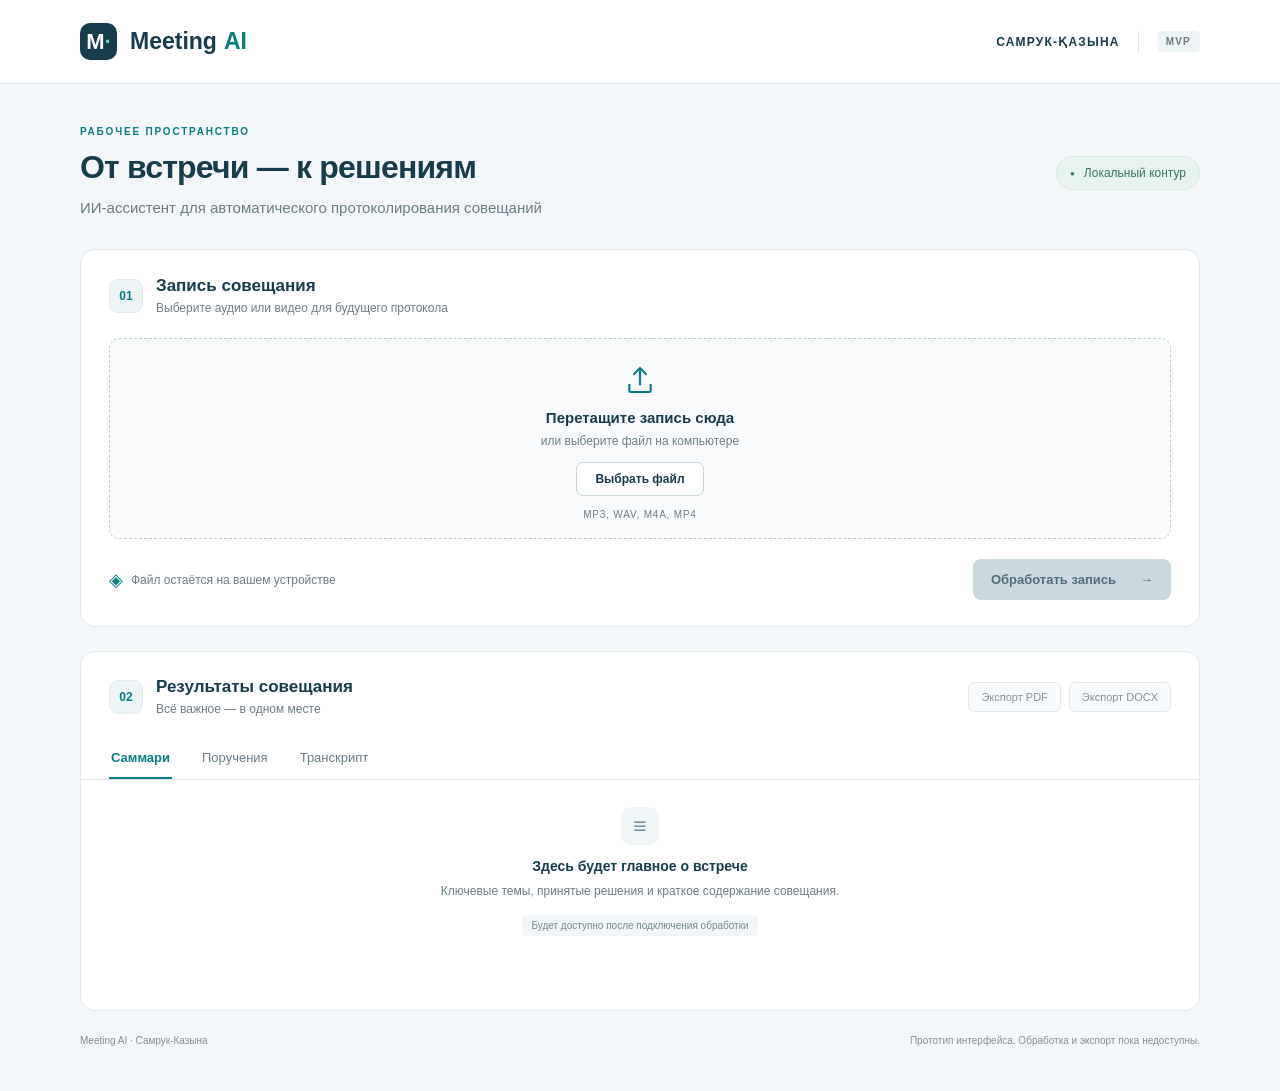
==== templates/index.html @ 8cff0073 "Add Meeting AI web interface" ====
<!DOCTYPE html>
<html lang="ru">
<head>
  <meta charset="UTF-8">
  <meta name="viewport" content="width=device-width, initial-scale=1.0">
  <meta name="color-scheme" content="light">
  <title>Meeting AI — Протоколирование совещаний</title>
  <link rel="stylesheet" href="/static/css/styles.css">
  <script src="/static/js/app.js" defer></script>
</head>
<body>
  <header class="header">
    <a class="brand" href="/" aria-label="Meeting AI — главная"><span class="brand-icon" aria-hidden="true">M<span>·</span></span>Meeting <span class="brand-ai">AI</span></a>
    <div class="organization">САМРУК-ҚАЗЫНА <span class="header-divider"></span><span class="badge">MVP</span></div>
  </header>
  <main>
    <div class="intro">
      <div><p class="eyebrow">РАБОЧЕЕ ПРОСТРАНСТВО</p><h1>От встречи — к решениям</h1><p class="subtitle">ИИ-ассистент для автоматического протоколирования совещаний</p></div>
      <span class="local-badge"><span aria-hidden="true">●</span> Локальный контур</span>
    </div>
    <section class="card upload-card" aria-labelledby="upload-heading">
      <div class="section-title"><span class="step">01</span><div><h2 id="upload-heading">Запись совещания</h2><p>Выберите аудио или видео для будущего протокола</p></div></div>
      <div id="drop-zone" class="drop-zone">
        <svg class="upload-icon" width="32" height="32" viewBox="0 0 24 24" fill="none" stroke="currentColor" stroke-width="1.6" aria-hidden="true"><path d="M12 16V3m-5 5 5-5 5 5M4 15v5a1 1 0 0 0 1 1h14a1 1 0 0 0 1-1v-5"/></svg>
        <h3>Перетащите запись сюда</h3><p>или выберите файл на компьютере</p>
        <label class="file-picker" for="recording">Выбрать файл<input id="recording" type="file" accept=".mp3,.wav,.m4a,.mp4" aria-label="Выбрать запись совещания" aria-describedby="file-formats"></label>
        <p id="file-formats" class="formats">MP3, WAV, M4A, MP4</p>
      </div>
      <div id="selected-file" class="selected-file" hidden><span class="file-symbol" aria-hidden="true">♫</span><div><strong id="file-name"></strong><span id="file-size"></span></div><button id="remove-file" class="text-button" type="button" aria-label="Убрать выбранный файл">Убрать</button></div>
      <p id="file-error" class="error" role="alert" hidden></p>
      <div class="upload-footer"><p class="privacy-note"><span aria-hidden="true">◈</span> Файл остаётся на вашем устройстве</p><button id="process" class="primary-button" type="button" disabled>Обработать запись <span aria-hidden="true">→</span></button></div>
      <p id="processing-status" class="notice" role="status" hidden></p>
    </section>
    <section class="card results-card" aria-labelledby="results-heading">
      <div class="results-header"><div class="section-title"><span class="step">02</span><div><h2 id="results-heading">Результаты совещания</h2><p>Всё важное — в одном месте</p></div></div><div class="export-actions"><button type="button" disabled title="Экспорт PDF появится на следующем этапе">Экспорт PDF</button><button type="button" disabled title="Экспорт DOCX появится на следующем этапе">Экспорт DOCX</button></div></div>
      <div class="tabs" role="tablist" aria-label="Результаты совещания"><button id="tab-summary" role="tab" aria-selected="true" aria-controls="summary" tabindex="0">Саммари</button><button id="tab-tasks" role="tab" aria-selected="false" aria-controls="tasks" tabindex="-1">Поручения</button><button id="tab-transcript" role="tab" aria-selected="false" aria-controls="transcript" tabindex="-1">Транскрипт</button></div>
      <div id="summary" class="panel" role="tabpanel" aria-labelledby="tab-summary" tabindex="0"><div class="empty-state"><span class="empty-icon" aria-hidden="true">≡</span><h3>Здесь будет главное о встрече</h3><p>Ключевые темы, принятые решения и краткое содержание совещания.</p><span class="coming-soon">Будет доступно после подключения обработки</span></div></div>
      <div id="tasks" class="panel" role="tabpanel" aria-labelledby="tab-tasks" tabindex="0" hidden><div class="table-scroll"><table><caption class="sr-only">Поручения по итогам совещания</caption><thead><tr><th scope="col">Ответственный</th><th scope="col">Поручение</th><th scope="col">Срок</th><th scope="col">Статус</th></tr></thead><tbody><tr><td colspan="4" class="table-empty">Поручений пока нет. Здесь появятся задачи по итогам совещания.</td></tr></tbody></table></div></div>
      <div id="transcript" class="panel" role="tabpanel" aria-labelledby="tab-transcript" tabindex="0" hidden><div class="empty-state"><span class="empty-icon" aria-hidden="true">“ ”</span><h3>Текст встречи появится здесь</h3><p>Место для полной расшифровки записи совещания.</p><span class="coming-soon">Распознавание речи пока не подключено</span></div></div>
    </section>
    <footer class="footer"><span>Meeting AI · Самрук-Казына</span><span>Прототип интерфейса. Обработка и экспорт пока недоступны.</span></footer>
  </main>
</body>
</html>
---- static/css/styles.css ----
:root{--navy:#173c4b;--teal:#087d83;--muted:#6b7d87;--border:#e0e8ec;--bg:#f4f7f9}
*{box-sizing:border-box}body{margin:0;background:var(--bg);color:var(--navy);font-family:Segoe UI,Arial,sans-serif;font-size:14px}button,input{font:inherit}button{cursor:pointer}button:disabled{cursor:not-allowed}button:focus-visible,a:focus-visible,[tabindex]:focus-visible,.file-picker:focus-within{outline:3px solid #239da5;outline-offset:4px}[hidden]{display:none!important}
.header{height:84px;padding:0 max(32px,calc((100% - 1120px)/2));display:flex;align-items:center;justify-content:space-between;background:#fff;border-bottom:1px solid var(--border);gap:20px}.brand{display:flex;align-items:center;gap:7px;text-decoration:none;color:var(--navy);font-size:23px;font-weight:700;white-space:nowrap}.brand-icon{background:var(--navy);color:white;width:37px;height:37px;border-radius:10px;display:flex;align-items:center;justify-content:center;font-size:22px;margin-right:6px}.brand-icon span{color:#64d4cc}.brand-ai{color:var(--teal)}.organization{display:flex;align-items:center;gap:18px;font-size:12px;font-weight:600;letter-spacing:1.2px}.header-divider{height:22px;width:1px;background:var(--border)}.badge{background:#eef3f6;color:var(--muted);padding:5px 9px;border-radius:5px;font-size:10px}
main{max-width:1184px;margin:auto;padding:42px 32px 20px}.intro{display:flex;align-items:center;justify-content:space-between;gap:24px;margin-bottom:29px}.eyebrow{font-size:10px;letter-spacing:1.8px;font-weight:700;color:var(--teal);margin:0 0 12px}h1{font-size:32px;letter-spacing:-.8px;margin:0 0 10px;font-weight:650}.subtitle{color:var(--muted);margin:0;font-size:15px;line-height:1.6}.local-badge{display:flex;gap:9px;align-items:center;white-space:nowrap;background:#e7f3ef;border:1px solid #d5eae2;color:#397663;border-radius:20px;font-size:12px;padding:9px 13px}.local-badge span{font-size:8px}.card{border:1px solid var(--border);border-radius:15px;background:#fff;box-shadow:0 3px 12px #183b4b03}.upload-card{padding:26px 28px;margin-bottom:24px}.section-title{display:flex;align-items:center;gap:13px}.step{background:#edf4f5;border:1px solid #e0ebed;width:34px;height:34px;flex-shrink:0;display:grid;place-items:center;border-radius:9px;color:var(--teal);font-size:12px;font-weight:600}h2{font-size:17px;font-weight:650;margin:0 0 5px}.section-title p{margin:0;color:var(--muted);font-size:12px}.drop-zone{margin-top:23px;border:1.5px dashed #bacfd5;border-radius:10px;text-align:center;background:#f9fbfc;padding:25px 18px 18px;transition:background .15s,border-color .15s}.drop-zone.drag-over{background:#e8f5f4;border-color:var(--teal)}.upload-icon{color:var(--teal);margin-bottom:10px}h3{font-weight:600;font-size:15px;margin:0 0 8px}.drop-zone p{font-size:12px;color:var(--muted);margin:0 0 14px}.file-picker{position:relative;display:inline-flex;overflow:hidden;align-items:center;justify-content:center;background:#fff;border:1px solid #c7d8dd;border-radius:7px;padding:9px 18px;font-size:12px;font-weight:600;cursor:pointer}.file-picker input{position:absolute;inset:0;width:100%;height:100%;opacity:0;cursor:pointer}.file-picker:hover{background:#eff7f7}.drop-zone .formats{font-size:10px;letter-spacing:.8px;margin:13px 0 0}.upload-footer{display:flex;align-items:center;justify-content:space-between;gap:18px;margin-top:20px}.privacy-note{font-size:12px;color:var(--muted);margin:0;display:flex;gap:8px;align-items:center}.privacy-note span{color:var(--teal);font-size:18px}.primary-button{border:0;border-radius:8px;background:var(--teal);color:white;padding:13px 18px;font-weight:600;font-size:13px;display:flex;gap:24px;align-items:center}.primary-button:hover:enabled{background:#06666b}.primary-button:disabled{background:#c9d9dd;color:#526e79}.selected-file{margin-top:14px;background:#eef6f6;border:1px solid #d7e8e8;border-radius:8px;padding:13px;display:flex;align-items:center;gap:12px}.selected-file>div{min-width:0;flex:1}.selected-file strong{display:block;overflow-wrap:anywhere;font-size:13px}.selected-file #file-size{display:block;margin-top:4px;font-size:11px;color:var(--muted)}.file-symbol{font-size:22px;color:var(--teal)}.text-button{background:transparent;border:0;color:var(--teal);font-size:12px;padding:8px}.error{color:#a22d36;font-size:13px}.notice{padding:13px 16px;background:#f1f6fa;border-left:3px solid #809eac;line-height:1.6;margin-bottom:0;font-size:13px}
.results-header{padding:25px 28px 22px;display:flex;justify-content:space-between;align-items:center;gap:20px}.export-actions{display:flex;gap:8px}.export-actions button{border:1px solid var(--border);border-radius:6px;padding:8px 12px;background:#f9fafb;color:#82939d;font-size:11px}.tabs{display:flex;gap:28px;padding:0 28px;border-bottom:1px solid var(--border)}.tabs button{border:0;border-bottom:2px solid transparent;background:none;color:var(--muted);padding:12px 2px;font-size:13px}.tabs button[aria-selected=true]{color:var(--teal);font-weight:600;border-bottom-color:var(--teal)}.panel{min-height:230px}.empty-state{text-align:center;padding:27px 20px 30px}.empty-icon{display:grid;place-items:center;margin:0 auto 13px;width:38px;height:38px;border-radius:10px;background:#f0f5f7;color:#78939e;font-size:23px}.empty-state h3{font-size:14px}.empty-state p{font-size:12px;color:var(--muted);line-height:1.6;margin:0 0 15px}.coming-soon{font-size:10px;background:#f3f6f8;color:#738892;border-radius:4px;padding:5px 9px}.table-scroll{overflow-x:auto;padding:20px 28px}table{border-collapse:collapse;width:100%;min-width:530px;text-align:left;font-size:12px}th{background:#f5f8fa;color:var(--muted);font-weight:600;padding:13px 15px}td{padding:14px 15px;border-bottom:1px solid var(--border)}.table-empty{text-align:center;height:123px;color:var(--muted);line-height:1.6}.footer{display:flex;justify-content:space-between;gap:20px;color:#80919a;font-size:10px;line-height:1.6;padding:22px 0}.sr-only{position:absolute;width:1px;height:1px;padding:0;overflow:hidden;clip:rect(0,0,0,0);white-space:nowrap;border:0}
@media(max-width:760px){.header{padding:0 20px;height:70px}.organization{font-size:9px;gap:10px}.organization .header-divider,.organization .badge{display:none}main{padding:28px 18px 16px}.intro{align-items:flex-start;flex-direction:column;gap:15px}h1{font-size:27px}.subtitle{font-size:14px}.upload-card{padding:20px}.results-header{padding:20px;align-items:flex-start;flex-direction:column;gap:16px}.tabs{padding:0 20px}.table-scroll{padding:16px}.footer{flex-direction:column;gap:5px}.upload-footer{align-items:stretch;flex-direction:column}.primary-button{justify-content:center}.privacy-note{font-size:11px}.brand{font-size:20px}}
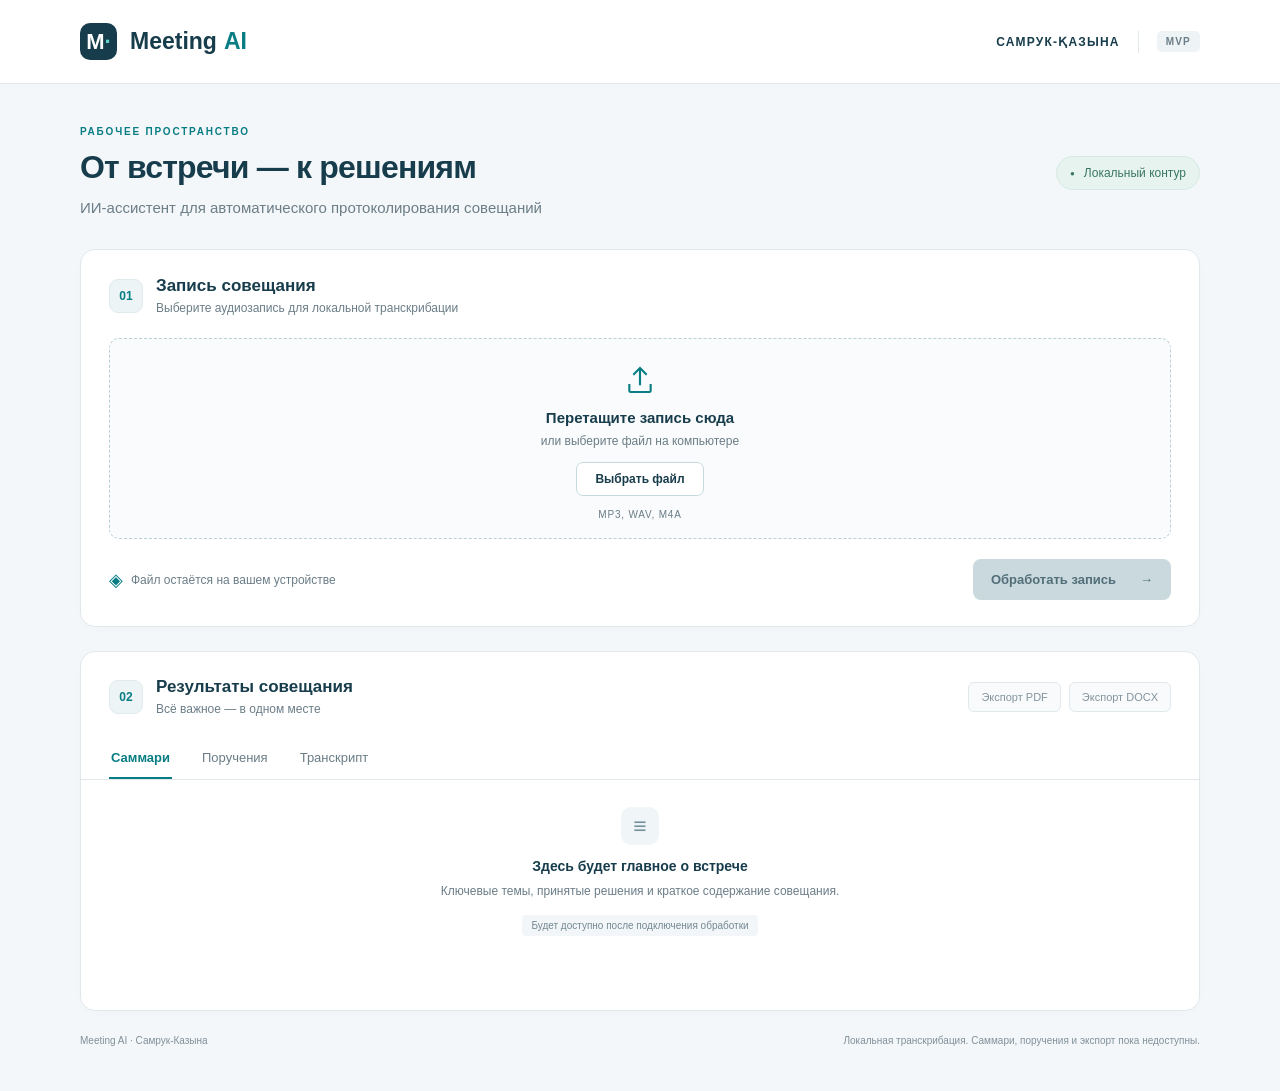
==== commit 8acb1cf5: "Add local audio transcription" ====
--- a/templates/index.html
+++ b/templates/index.html
@@ -19,12 +19,12 @@
       <span class="local-badge"><span aria-hidden="true">●</span> Локальный контур</span>
     </div>
     <section class="card upload-card" aria-labelledby="upload-heading">
-      <div class="section-title"><span class="step">01</span><div><h2 id="upload-heading">Запись совещания</h2><p>Выберите аудио или видео для будущего протокола</p></div></div>
+      <div class="section-title"><span class="step">01</span><div><h2 id="upload-heading">Запись совещания</h2><p>Выберите аудиозапись для локальной транскрибации</p></div></div>
       <div id="drop-zone" class="drop-zone">
         <svg class="upload-icon" width="32" height="32" viewBox="0 0 24 24" fill="none" stroke="currentColor" stroke-width="1.6" aria-hidden="true"><path d="M12 16V3m-5 5 5-5 5 5M4 15v5a1 1 0 0 0 1 1h14a1 1 0 0 0 1-1v-5"/></svg>
         <h3>Перетащите запись сюда</h3><p>или выберите файл на компьютере</p>
-        <label class="file-picker" for="recording">Выбрать файл<input id="recording" type="file" accept=".mp3,.wav,.m4a,.mp4" aria-label="Выбрать запись совещания" aria-describedby="file-formats"></label>
-        <p id="file-formats" class="formats">MP3, WAV, M4A, MP4</p>
+        <label class="file-picker" for="recording">Выбрать файл<input id="recording" type="file" accept=".mp3,.wav,.m4a" aria-label="Выбрать запись совещания" aria-describedby="file-formats"></label>
+        <p id="file-formats" class="formats">MP3, WAV, M4A</p>
       </div>
       <div id="selected-file" class="selected-file" hidden><span class="file-symbol" aria-hidden="true">♫</span><div><strong id="file-name"></strong><span id="file-size"></span></div><button id="remove-file" class="text-button" type="button" aria-label="Убрать выбранный файл">Убрать</button></div>
       <p id="file-error" class="error" role="alert" hidden></p>
@@ -36,9 +36,9 @@
       <div class="tabs" role="tablist" aria-label="Результаты совещания"><button id="tab-summary" role="tab" aria-selected="true" aria-controls="summary" tabindex="0">Саммари</button><button id="tab-tasks" role="tab" aria-selected="false" aria-controls="tasks" tabindex="-1">Поручения</button><button id="tab-transcript" role="tab" aria-selected="false" aria-controls="transcript" tabindex="-1">Транскрипт</button></div>
       <div id="summary" class="panel" role="tabpanel" aria-labelledby="tab-summary" tabindex="0"><div class="empty-state"><span class="empty-icon" aria-hidden="true">≡</span><h3>Здесь будет главное о встрече</h3><p>Ключевые темы, принятые решения и краткое содержание совещания.</p><span class="coming-soon">Будет доступно после подключения обработки</span></div></div>
       <div id="tasks" class="panel" role="tabpanel" aria-labelledby="tab-tasks" tabindex="0" hidden><div class="table-scroll"><table><caption class="sr-only">Поручения по итогам совещания</caption><thead><tr><th scope="col">Ответственный</th><th scope="col">Поручение</th><th scope="col">Срок</th><th scope="col">Статус</th></tr></thead><tbody><tr><td colspan="4" class="table-empty">Поручений пока нет. Здесь появятся задачи по итогам совещания.</td></tr></tbody></table></div></div>
-      <div id="transcript" class="panel" role="tabpanel" aria-labelledby="tab-transcript" tabindex="0" hidden><div class="empty-state"><span class="empty-icon" aria-hidden="true">“ ”</span><h3>Текст встречи появится здесь</h3><p>Место для полной расшифровки записи совещания.</p><span class="coming-soon">Распознавание речи пока не подключено</span></div></div>
+      <div id="transcript" class="panel" role="tabpanel" aria-labelledby="tab-transcript" tabindex="0" hidden><div id="transcript-empty" class="empty-state"><span class="empty-icon" aria-hidden="true">“ ”</span><h3>Текст встречи появится здесь</h3><p>Место для полной расшифровки записи совещания.</p><span class="coming-soon">Загрузите запись и нажмите «Обработать запись»</span></div><div id="transcript-text" class="transcript-text" hidden></div></div>
     </section>
-    <footer class="footer"><span>Meeting AI · Самрук-Казына</span><span>Прототип интерфейса. Обработка и экспорт пока недоступны.</span></footer>
+    <footer class="footer"><span>Meeting AI · Самрук-Казына</span><span>Локальная транскрибация. Саммари, поручения и экспорт пока недоступны.</span></footer>
   </main>
 </body>
 </html>
--- a/static/css/styles.css
+++ b/static/css/styles.css
@@ -4,3 +4,4 @@
 main{max-width:1184px;margin:auto;padding:42px 32px 20px}.intro{display:flex;align-items:center;justify-content:space-between;gap:24px;margin-bottom:29px}.eyebrow{font-size:10px;letter-spacing:1.8px;font-weight:700;color:var(--teal);margin:0 0 12px}h1{font-size:32px;letter-spacing:-.8px;margin:0 0 10px;font-weight:650}.subtitle{color:var(--muted);margin:0;font-size:15px;line-height:1.6}.local-badge{display:flex;gap:9px;align-items:center;white-space:nowrap;background:#e7f3ef;border:1px solid #d5eae2;color:#397663;border-radius:20px;font-size:12px;padding:9px 13px}.local-badge span{font-size:8px}.card{border:1px solid var(--border);border-radius:15px;background:#fff;box-shadow:0 3px 12px #183b4b03}.upload-card{padding:26px 28px;margin-bottom:24px}.section-title{display:flex;align-items:center;gap:13px}.step{background:#edf4f5;border:1px solid #e0ebed;width:34px;height:34px;flex-shrink:0;display:grid;place-items:center;border-radius:9px;color:var(--teal);font-size:12px;font-weight:600}h2{font-size:17px;font-weight:650;margin:0 0 5px}.section-title p{margin:0;color:var(--muted);font-size:12px}.drop-zone{margin-top:23px;border:1.5px dashed #bacfd5;border-radius:10px;text-align:center;background:#f9fbfc;padding:25px 18px 18px;transition:background .15s,border-color .15s}.drop-zone.drag-over{background:#e8f5f4;border-color:var(--teal)}.upload-icon{color:var(--teal);margin-bottom:10px}h3{font-weight:600;font-size:15px;margin:0 0 8px}.drop-zone p{font-size:12px;color:var(--muted);margin:0 0 14px}.file-picker{position:relative;display:inline-flex;overflow:hidden;align-items:center;justify-content:center;background:#fff;border:1px solid #c7d8dd;border-radius:7px;padding:9px 18px;font-size:12px;font-weight:600;cursor:pointer}.file-picker input{position:absolute;inset:0;width:100%;height:100%;opacity:0;cursor:pointer}.file-picker:hover{background:#eff7f7}.drop-zone .formats{font-size:10px;letter-spacing:.8px;margin:13px 0 0}.upload-footer{display:flex;align-items:center;justify-content:space-between;gap:18px;margin-top:20px}.privacy-note{font-size:12px;color:var(--muted);margin:0;display:flex;gap:8px;align-items:center}.privacy-note span{color:var(--teal);font-size:18px}.primary-button{border:0;border-radius:8px;background:var(--teal);color:white;padding:13px 18px;font-weight:600;font-size:13px;display:flex;gap:24px;align-items:center}.primary-button:hover:enabled{background:#06666b}.primary-button:disabled{background:#c9d9dd;color:#526e79}.selected-file{margin-top:14px;background:#eef6f6;border:1px solid #d7e8e8;border-radius:8px;padding:13px;display:flex;align-items:center;gap:12px}.selected-file>div{min-width:0;flex:1}.selected-file strong{display:block;overflow-wrap:anywhere;font-size:13px}.selected-file #file-size{display:block;margin-top:4px;font-size:11px;color:var(--muted)}.file-symbol{font-size:22px;color:var(--teal)}.text-button{background:transparent;border:0;color:var(--teal);font-size:12px;padding:8px}.error{color:#a22d36;font-size:13px}.notice{padding:13px 16px;background:#f1f6fa;border-left:3px solid #809eac;line-height:1.6;margin-bottom:0;font-size:13px}
 .results-header{padding:25px 28px 22px;display:flex;justify-content:space-between;align-items:center;gap:20px}.export-actions{display:flex;gap:8px}.export-actions button{border:1px solid var(--border);border-radius:6px;padding:8px 12px;background:#f9fafb;color:#82939d;font-size:11px}.tabs{display:flex;gap:28px;padding:0 28px;border-bottom:1px solid var(--border)}.tabs button{border:0;border-bottom:2px solid transparent;background:none;color:var(--muted);padding:12px 2px;font-size:13px}.tabs button[aria-selected=true]{color:var(--teal);font-weight:600;border-bottom-color:var(--teal)}.panel{min-height:230px}.empty-state{text-align:center;padding:27px 20px 30px}.empty-icon{display:grid;place-items:center;margin:0 auto 13px;width:38px;height:38px;border-radius:10px;background:#f0f5f7;color:#78939e;font-size:23px}.empty-state h3{font-size:14px}.empty-state p{font-size:12px;color:var(--muted);line-height:1.6;margin:0 0 15px}.coming-soon{font-size:10px;background:#f3f6f8;color:#738892;border-radius:4px;padding:5px 9px}.table-scroll{overflow-x:auto;padding:20px 28px}table{border-collapse:collapse;width:100%;min-width:530px;text-align:left;font-size:12px}th{background:#f5f8fa;color:var(--muted);font-weight:600;padding:13px 15px}td{padding:14px 15px;border-bottom:1px solid var(--border)}.table-empty{text-align:center;height:123px;color:var(--muted);line-height:1.6}.footer{display:flex;justify-content:space-between;gap:20px;color:#80919a;font-size:10px;line-height:1.6;padding:22px 0}.sr-only{position:absolute;width:1px;height:1px;padding:0;overflow:hidden;clip:rect(0,0,0,0);white-space:nowrap;border:0}
 @media(max-width:760px){.header{padding:0 20px;height:70px}.organization{font-size:9px;gap:10px}.organization .header-divider,.organization .badge{display:none}main{padding:28px 18px 16px}.intro{align-items:flex-start;flex-direction:column;gap:15px}h1{font-size:27px}.subtitle{font-size:14px}.upload-card{padding:20px}.results-header{padding:20px;align-items:flex-start;flex-direction:column;gap:16px}.tabs{padding:0 20px}.table-scroll{padding:16px}.footer{flex-direction:column;gap:5px}.upload-footer{align-items:stretch;flex-direction:column}.primary-button{justify-content:center}.privacy-note{font-size:11px}.brand{font-size:20px}}
+.transcript-text{padding:24px 28px;white-space:pre-wrap;overflow-wrap:anywhere;line-height:1.8}
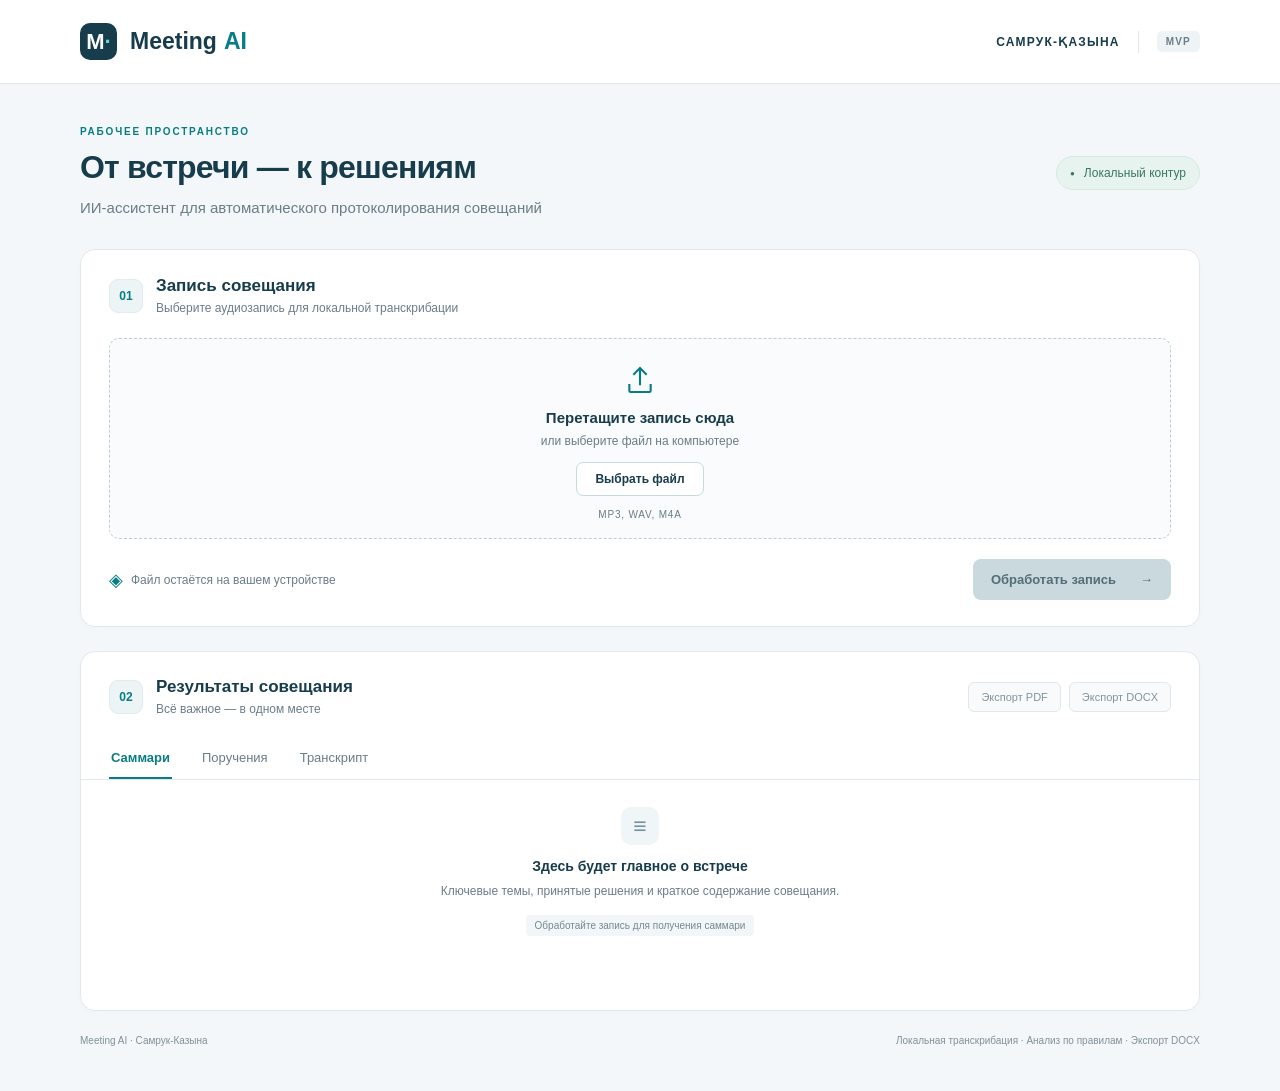
==== commit 46454247: "Add meeting analysis and protocol export" ====
--- a/templates/index.html
+++ b/templates/index.html
@@ -29,16 +29,16 @@
       <div id="selected-file" class="selected-file" hidden><span class="file-symbol" aria-hidden="true">♫</span><div><strong id="file-name"></strong><span id="file-size"></span></div><button id="remove-file" class="text-button" type="button" aria-label="Убрать выбранный файл">Убрать</button></div>
       <p id="file-error" class="error" role="alert" hidden></p>
       <div class="upload-footer"><p class="privacy-note"><span aria-hidden="true">◈</span> Файл остаётся на вашем устройстве</p><button id="process" class="primary-button" type="button" disabled>Обработать запись <span aria-hidden="true">→</span></button></div>
-      <p id="processing-status" class="notice" role="status" hidden></p>
+      <p id="processing-status" class="notice" role="status" hidden></p><button id="retry-analysis" class="text-button" type="button" hidden>Повторить анализ текста</button>
     </section>
     <section class="card results-card" aria-labelledby="results-heading">
-      <div class="results-header"><div class="section-title"><span class="step">02</span><div><h2 id="results-heading">Результаты совещания</h2><p>Всё важное — в одном месте</p></div></div><div class="export-actions"><button type="button" disabled title="Экспорт PDF появится на следующем этапе">Экспорт PDF</button><button type="button" disabled title="Экспорт DOCX появится на следующем этапе">Экспорт DOCX</button></div></div>
-      <div class="tabs" role="tablist" aria-label="Результаты совещания"><button id="tab-summary" role="tab" aria-selected="true" aria-controls="summary" tabindex="0">Саммари</button><button id="tab-tasks" role="tab" aria-selected="false" aria-controls="tasks" tabindex="-1">Поручения</button><button id="tab-transcript" role="tab" aria-selected="false" aria-controls="transcript" tabindex="-1">Транскрипт</button></div>
-      <div id="summary" class="panel" role="tabpanel" aria-labelledby="tab-summary" tabindex="0"><div class="empty-state"><span class="empty-icon" aria-hidden="true">≡</span><h3>Здесь будет главное о встрече</h3><p>Ключевые темы, принятые решения и краткое содержание совещания.</p><span class="coming-soon">Будет доступно после подключения обработки</span></div></div>
-      <div id="tasks" class="panel" role="tabpanel" aria-labelledby="tab-tasks" tabindex="0" hidden><div class="table-scroll"><table><caption class="sr-only">Поручения по итогам совещания</caption><thead><tr><th scope="col">Ответственный</th><th scope="col">Поручение</th><th scope="col">Срок</th><th scope="col">Статус</th></tr></thead><tbody><tr><td colspan="4" class="table-empty">Поручений пока нет. Здесь появятся задачи по итогам совещания.</td></tr></tbody></table></div></div>
+      <div class="results-header"><div class="section-title"><span class="step">02</span><div><h2 id="results-heading">Результаты совещания</h2><p>Всё важное — в одном месте</p></div></div><div class="export-actions"><button type="button" disabled title="Экспорт PDF появится на следующем этапе">Экспорт PDF</button><button id="export-docx" type="button" disabled>Экспорт DOCX</button></div></div>
+      <p id="analysis-note" class="analysis-note" hidden></p><p id="export-status" class="analysis-note" role="status" hidden></p><div class="tabs" role="tablist" aria-label="Результаты совещания"><button id="tab-summary" role="tab" aria-selected="true" aria-controls="summary" tabindex="0">Саммари</button><button id="tab-tasks" role="tab" aria-selected="false" aria-controls="tasks" tabindex="-1">Поручения</button><button id="tab-transcript" role="tab" aria-selected="false" aria-controls="transcript" tabindex="-1">Транскрипт</button></div>
+      <div id="summary" class="panel" role="tabpanel" aria-labelledby="tab-summary" tabindex="0"><div id="summary-empty" class="empty-state"><span class="empty-icon" aria-hidden="true">≡</span><h3>Здесь будет главное о встрече</h3><p>Ключевые темы, принятые решения и краткое содержание совещания.</p><span class="coming-soon">Обработайте запись для получения саммари</span></div><div id="summary-text" class="transcript-text" hidden></div></div>
+      <div id="tasks" class="panel" role="tabpanel" aria-labelledby="tab-tasks" tabindex="0" hidden><div class="table-scroll"><table><caption class="sr-only">Поручения по итогам совещания</caption><thead><tr><th scope="col">Ответственный</th><th scope="col">Поручение</th><th scope="col">Срок</th><th scope="col">Статус</th></tr></thead><tbody id="tasks-body"><tr><td colspan="4" class="table-empty">Поручений пока нет. Здесь появятся задачи по итогам совещания.</td></tr></tbody></table></div></div>
       <div id="transcript" class="panel" role="tabpanel" aria-labelledby="tab-transcript" tabindex="0" hidden><div id="transcript-empty" class="empty-state"><span class="empty-icon" aria-hidden="true">“ ”</span><h3>Текст встречи появится здесь</h3><p>Место для полной расшифровки записи совещания.</p><span class="coming-soon">Загрузите запись и нажмите «Обработать запись»</span></div><div id="transcript-text" class="transcript-text" hidden></div></div>
     </section>
-    <footer class="footer"><span>Meeting AI · Самрук-Казына</span><span>Локальная транскрибация. Саммари, поручения и экспорт пока недоступны.</span></footer>
+    <footer class="footer"><span>Meeting AI · Самрук-Казына</span><span>Локальная транскрибация · Анализ по правилам · Экспорт DOCX</span></footer>
   </main>
 </body>
 </html>
--- a/static/css/styles.css
+++ b/static/css/styles.css
@@ -5,3 +5,4 @@
 .results-header{padding:25px 28px 22px;display:flex;justify-content:space-between;align-items:center;gap:20px}.export-actions{display:flex;gap:8px}.export-actions button{border:1px solid var(--border);border-radius:6px;padding:8px 12px;background:#f9fafb;color:#82939d;font-size:11px}.tabs{display:flex;gap:28px;padding:0 28px;border-bottom:1px solid var(--border)}.tabs button{border:0;border-bottom:2px solid transparent;background:none;color:var(--muted);padding:12px 2px;font-size:13px}.tabs button[aria-selected=true]{color:var(--teal);font-weight:600;border-bottom-color:var(--teal)}.panel{min-height:230px}.empty-state{text-align:center;padding:27px 20px 30px}.empty-icon{display:grid;place-items:center;margin:0 auto 13px;width:38px;height:38px;border-radius:10px;background:#f0f5f7;color:#78939e;font-size:23px}.empty-state h3{font-size:14px}.empty-state p{font-size:12px;color:var(--muted);line-height:1.6;margin:0 0 15px}.coming-soon{font-size:10px;background:#f3f6f8;color:#738892;border-radius:4px;padding:5px 9px}.table-scroll{overflow-x:auto;padding:20px 28px}table{border-collapse:collapse;width:100%;min-width:530px;text-align:left;font-size:12px}th{background:#f5f8fa;color:var(--muted);font-weight:600;padding:13px 15px}td{padding:14px 15px;border-bottom:1px solid var(--border)}.table-empty{text-align:center;height:123px;color:var(--muted);line-height:1.6}.footer{display:flex;justify-content:space-between;gap:20px;color:#80919a;font-size:10px;line-height:1.6;padding:22px 0}.sr-only{position:absolute;width:1px;height:1px;padding:0;overflow:hidden;clip:rect(0,0,0,0);white-space:nowrap;border:0}
 @media(max-width:760px){.header{padding:0 20px;height:70px}.organization{font-size:9px;gap:10px}.organization .header-divider,.organization .badge{display:none}main{padding:28px 18px 16px}.intro{align-items:flex-start;flex-direction:column;gap:15px}h1{font-size:27px}.subtitle{font-size:14px}.upload-card{padding:20px}.results-header{padding:20px;align-items:flex-start;flex-direction:column;gap:16px}.tabs{padding:0 20px}.table-scroll{padding:16px}.footer{flex-direction:column;gap:5px}.upload-footer{align-items:stretch;flex-direction:column}.primary-button{justify-content:center}.privacy-note{font-size:11px}.brand{font-size:20px}}
 .transcript-text{padding:24px 28px;white-space:pre-wrap;overflow-wrap:anywhere;line-height:1.8}
+.analysis-note{margin:0 28px 16px;color:var(--muted);font-size:12px;line-height:1.6}.undetermined{color:#986121;font-weight:600}#tasks-body td{overflow-wrap:anywhere;vertical-align:top}#tasks-body td:nth-child(2){min-width:210px}#export-docx:enabled{color:var(--teal);background:#edf7f6;border-color:#b5d7d4;cursor:pointer}
